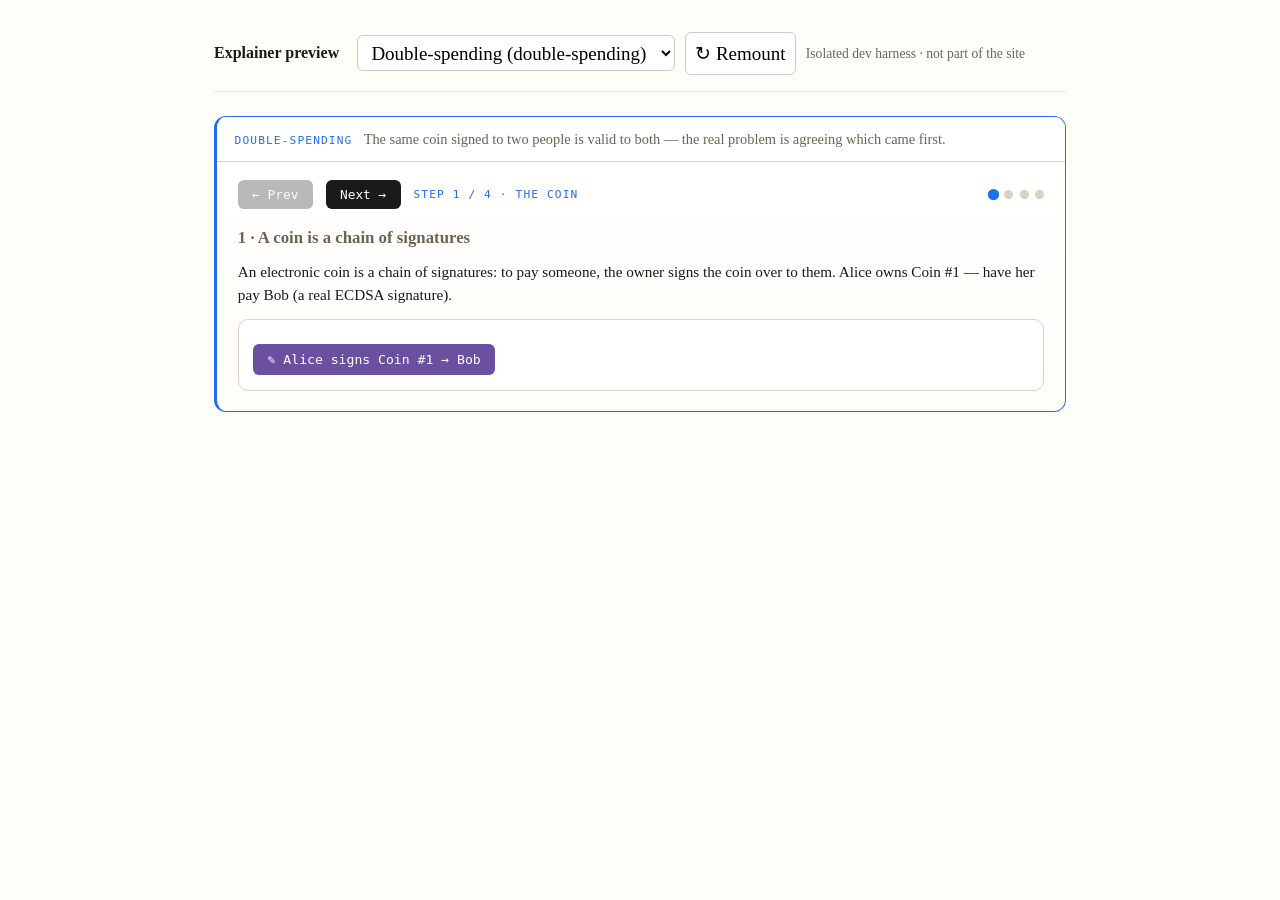
==== dev/explainer-preview.html @ be0c4de5 "Add proof-of-work and chain-of-blocks interactive explainers Two new stepped explainers for the pape" ====
<!DOCTYPE html>
<html lang="en">
<head>
  <meta charset="utf-8">
  <meta name="viewport" content="width=device-width, initial-scale=1">
  <title>Explainer preview · dev harness</title>
  <link rel="stylesheet" href="../assets/style.css">
  <style>
    /* Harness chrome only — the explainer itself uses style.css unchanged. */
    body { max-width: 900px; margin: 0 auto; padding: 2rem 1.5rem 6rem; }
    .ph-bar { display: flex; gap: .6rem; align-items: center; flex-wrap: wrap; margin-bottom: 1.5rem; padding-bottom: 1rem; border-bottom: 1px solid var(--ix-soft, #dce9fb); }
    .ph-bar h1 { font-size: 1rem; margin: 0 .5rem 0 0; font-weight: 600; }
    .ph-bar select, .ph-bar button { font: inherit; padding: .35rem .6rem; border-radius: 6px; border: 1px solid #ccc; background: #fff; cursor: pointer; }
    .ph-note { color: #666; font-size: .85rem; }
    .ph-missing { color: #b00; padding: 1rem; border: 1px solid #f0b0b0; border-radius: 8px; background: #fff5f5; }
    /* Force the panel to render open (no click-to-expand here). */
    .explainer-panel { display: block; }
  </style>
</head>
<body>
  <div class="ph-bar">
    <h1>Explainer preview</h1>
    <select id="ph-pick" aria-label="Choose explainer"></select>
    <button id="ph-remount" title="unmount then mount — exercises the unmount path">↻ Remount</button>
    <span class="ph-note">Isolated dev harness · not part of the site</span>
  </div>
  <div id="ph-mount"></div>

  <!-- Every explainer module, self-registering into window.EXPLAINERS.
       Add a new one here AND in MODULES below — one line each. -->
  <script src="../assets/explainers/_base.js"></script>
  <script src="../assets/explainers/double-spending.js"></script>
  <script src="../assets/explainers/digital-signatures.js"></script>
  <script src="../assets/explainers/merkle-tree.js"></script>
  <script src="../assets/explainers/proof-of-work.js"></script>
  <script src="../assets/explainers/timestamp-server.js"></script>

  <script>
    // Keys that have a preview here. Keep in sync with the <script> tags above.
    var MODULES = ['double-spending', 'digital-signatures', 'merkle-tree', 'proof-of-work', 'timestamp-server'];

    var EX = window.EXPLAINERS || {};
    var pick = document.getElementById('ph-pick');
    var mountEl = document.getElementById('ph-mount');
    var current = null; // { mod, body }

    MODULES.forEach(function (k) {
      var o = document.createElement('option');
      o.value = k;
      o.textContent = (EX[k] && EX[k].title) ? EX[k].title + '  (' + k + ')' : k + '  — NOT REGISTERED';
      pick.appendChild(o);
    });

    function keyFromUrl() {
      var m = location.search.match(/[?&]key=([^&]+)/);
      return m ? decodeURIComponent(m[1]) : MODULES[0];
    }

    function unmountCurrent() {
      if (!current) return;
      try { if (current.mod.unmount) current.mod.unmount(current.body); } catch (e) {}
      current = null;
      mountEl.innerHTML = '';
    }

    function render(key) {
      unmountCurrent();
      var mod = EX[key];
      if (!mod) {
        mountEl.innerHTML = '<div class="ph-missing">No module registered for <b>' + key + '</b>. ' +
          'Check the &lt;script&gt; tag and that the file calls window.EXPLAINERS["' + key + '"] = ...</div>';
        return;
      }
      // Reproduce the exact chrome from assets/explainer-panel.js.
      var panel = document.createElement('div');
      panel.className = 'explainer-panel';
      var head = document.createElement('div');
      head.className = 'ex-head';
      head.innerHTML = '<span class="ex-title">' + (mod.title || key) + '</span>' +
        (mod.blurb ? '<span class="ex-blurb">' + mod.blurb + '</span>' : '');
      var body = document.createElement('div');
      body.className = 'ex-body';
      panel.appendChild(head);
      panel.appendChild(body);
      mountEl.appendChild(panel);

      current = { mod: mod, body: body };
      try { mod.mount(body); }
      catch (e) { body.innerHTML = '<p class="ex-error">mount() threw: ' + (e && e.message) + '</p>'; }
    }

    pick.addEventListener('change', function () {
      var k = pick.value;
      history.replaceState(null, '', '?key=' + encodeURIComponent(k));
      render(k);
    });
    document.getElementById('ph-remount').addEventListener('click', function () { render(pick.value); });

    var start = keyFromUrl();
    if (MODULES.indexOf(start) >= 0) pick.value = start;
    render(pick.value);
  </script>
</body>
</html>
---- assets/style.css ----
/* Shared course stylesheet — Tufte-inspired. Every lesson & reference links this. */

:root {
  --ink: #1a1a1a;
  --paper: #fffdf8;
  --faint: #f3efe4;
  --rule: #d8d2c4;
  --accent: #b5651d;       /* bitcoin-ish burnt orange */
  --accent-soft: #f6e6d4;
  --ix: #1f6feb;           /* interactive blue — explainer affordance + panels */
  --ix-soft: #dce9fb;
  --good: #2e7d4f;
  --bad: #b3261e;
  --muted: #6b6356;
  --mono: "SF Mono", "JetBrains Mono", Menlo, Consolas, monospace;
  --serif: Palatino, "Palatino Linotype", "Book Antiqua", Georgia, serif;
}

* { box-sizing: border-box; }

body {
  background: var(--paper);
  color: var(--ink);
  font-family: var(--serif);
  font-size: 19px;
  line-height: 1.55;
  max-width: 720px;
  margin: 0 auto;
  padding: 4rem 1.5rem 8rem;
}

.kicker {
  font-family: var(--mono);
  font-size: 0.72rem;
  letter-spacing: 0.18em;
  text-transform: uppercase;
  color: var(--accent);
  margin-bottom: 0.4rem;
}

h1 { font-size: 2.1rem; line-height: 1.15; margin: 0 0 0.4rem; font-weight: 600; }
h2 { font-size: 1.35rem; margin: 2.6rem 0 0.6rem; font-weight: 600; }
h3 { font-size: 1.05rem; margin: 1.8rem 0 0.4rem; font-weight: 600; color: var(--muted); }

.subtitle { color: var(--muted); font-style: italic; font-size: 1.1rem; margin-top: 0; }

a { color: var(--accent); text-decoration: none; border-bottom: 1px solid var(--accent-soft); }
a:hover { border-bottom-color: var(--accent); }

hr { border: none; border-top: 1px solid var(--rule); margin: 2.5rem 0; }

code { font-family: var(--mono); font-size: 0.82em; background: var(--faint); padding: 0.1em 0.35em; border-radius: 3px; }
pre { font-family: var(--mono); font-size: 0.8rem; line-height: 1.45; background: #2b2620; color: #f0e9dc; padding: 1rem 1.2rem; border-radius: 6px; overflow-x: auto; }
pre code { background: none; padding: 0; color: inherit; }

blockquote {
  margin: 1.4rem 0; padding: 0.4rem 0 0.4rem 1.2rem;
  border-left: 3px solid var(--accent); color: var(--muted); font-style: italic;
}

.aside {
  background: var(--faint); border: 1px solid var(--rule); border-radius: 8px;
  padding: 1rem 1.3rem; margin: 1.6rem 0; font-size: 0.92rem;
}
.aside .label { font-family: var(--mono); font-size: 0.68rem; letter-spacing: 0.12em; text-transform: uppercase; color: var(--accent); display: block; margin-bottom: 0.3rem; }

.takeaway {
  background: var(--accent-soft); border-radius: 8px; padding: 1.1rem 1.3rem; margin: 1.8rem 0;
}
.takeaway .label { font-family: var(--mono); font-size: 0.68rem; letter-spacing: 0.12em; text-transform: uppercase; color: var(--accent); display: block; margin-bottom: 0.3rem; }

/* Interactive quiz widget */
.quiz { border: 1px solid var(--rule); border-radius: 8px; padding: 1.3rem 1.4rem; margin: 1.8rem 0; background: #fff; }
.quiz .q { font-weight: 600; margin-bottom: 0.9rem; }
.quiz .opt {
  display: block; width: 100%; text-align: left; font-family: var(--serif); font-size: 0.95rem;
  background: var(--paper); border: 1px solid var(--rule); border-radius: 6px;
  padding: 0.6rem 0.9rem; margin: 0.4rem 0; cursor: pointer; transition: all 0.12s;
}
.quiz .opt:hover { border-color: var(--accent); }
.quiz .opt.correct { background: #e3f3e8; border-color: var(--good); color: var(--good); }
.quiz .opt.wrong { background: #f9e3e1; border-color: var(--bad); color: var(--bad); }
.quiz .fb { margin-top: 0.8rem; font-size: 0.9rem; min-height: 1.2em; }
.quiz .fb.show { animation: fade 0.3s; }
@keyframes fade { from { opacity: 0; } to { opacity: 1; } }

.footer-nav { margin-top: 3.5rem; padding-top: 1.5rem; border-top: 1px solid var(--rule); font-size: 0.9rem; color: var(--muted); }
.footer-nav a { font-family: var(--mono); font-size: 0.82rem; }

.ask {
  font-family: var(--mono); font-size: 0.82rem; color: var(--muted);
  background: var(--faint); border-radius: 6px; padding: 0.7rem 1rem; margin-top: 2.5rem;
  border-left: 3px solid var(--accent);
}

.primary-source {
  border: 1px dashed var(--accent); border-radius: 8px; padding: 1rem 1.3rem; margin: 1.8rem 0;
}
.primary-source .label { font-family: var(--mono); font-size: 0.68rem; letter-spacing: 0.12em; text-transform: uppercase; color: var(--accent); display: block; margin-bottom: 0.3rem; }

table { border-collapse: collapse; width: 100%; font-size: 0.9rem; margin: 1.4rem 0; }
th, td { text-align: left; padding: 0.45rem 0.7rem; border-bottom: 1px solid var(--rule); }
th { font-family: var(--mono); font-size: 0.72rem; letter-spacing: 0.08em; text-transform: uppercase; color: var(--muted); }

/* ─── Explorable paper: verbatim text + interactive diagrams ─── */

/* Sticky table-of-contents (single-page paper). Floats left on wide screens. */
.paper-toc {
  position: fixed; top: 2rem; left: max(1rem, calc(50% - 620px));
  width: 190px; font-family: var(--mono); font-size: 0.74rem; line-height: 1.5;
  border-left: 2px solid var(--rule); padding-left: 0.9rem;
}
.paper-toc a { display: block; color: var(--muted); border: none; padding: 0.18rem 0; }
.paper-toc a:hover { color: var(--accent); }
.paper-toc a.active { color: var(--accent); font-weight: 600; }
.paper-toc .toc-head { color: var(--accent); letter-spacing: 0.12em; text-transform: uppercase; font-size: 0.66rem; margin-bottom: 0.4rem; }
@media (max-width: 1180px) { .paper-toc { display: none; } }
.paper-section { scroll-margin-top: 1.5rem; }


.paper-body p { margin: 0 0 1.1rem; }
.paper-body .secnum { font-family: var(--mono); font-size: 0.8rem; color: var(--accent); letter-spacing: 0.05em; }
.paper-abstract { background: var(--faint); border-radius: 8px; padding: 1.2rem 1.4rem; font-size: 0.92rem; margin: 1.5rem 0 2.5rem; }
.paper-abstract .label { font-family: var(--mono); font-size: 0.68rem; letter-spacing: 0.12em; text-transform: uppercase; color: var(--accent); display: block; margin-bottom: 0.4rem; }

/* Glossary hover terms */
.term {
  border-bottom: 1px dotted var(--accent); cursor: help; color: inherit;
}
.term:hover { background: var(--accent-soft); }
#tooltip {
  position: fixed; z-index: 50; max-width: 300px; pointer-events: none;
  background: #2b2620; color: #f4eee2; font-family: var(--serif); font-size: 0.82rem;
  line-height: 1.4; padding: 0.6rem 0.8rem; border-radius: 6px;
  box-shadow: 0 6px 24px rgba(0,0,0,0.25); opacity: 0; transition: opacity 0.12s;
}
#tooltip .t-term { font-family: var(--mono); font-size: 0.66rem; letter-spacing: 0.1em; text-transform: uppercase; color: var(--accent); display: block; margin-bottom: 0.25rem; }
#tooltip.show { opacity: 1; }

/* Keywords that also have a click-to-expand interactive explainer: keep the
 * dotted hover affordance but mark them with an accent underline + small ⊕. */
.term.has-explainer { border-bottom: 1px solid var(--ix); cursor: pointer; }
.term.has-explainer .ex-glyph {
  font-family: var(--mono); font-size: 0.62em; vertical-align: super;
  color: var(--ix); margin-left: 0.12em; opacity: 0.75;
}
.term.has-explainer:hover .ex-glyph,
.term.ex-active .ex-glyph { opacity: 1; }
.term.ex-active { background: var(--ix-soft); }

/* The expandable panel inserted below a paragraph when its keyword is clicked. */
.explainer-panel {
  border: 1px solid var(--ix); border-left-width: 3px; border-radius: 12px;
  margin: 1.4rem 0; background: linear-gradient(180deg, #fff, var(--paper));
  overflow: hidden; animation: ex-in 0.18s ease-out;
}
@keyframes ex-in { from { opacity: 0; transform: translateY(-4px); } to { opacity: 1; transform: none; } }
.explainer-panel .ex-head {
  display: flex; align-items: baseline; gap: 0.7rem; flex-wrap: wrap;
  padding: 0.7rem 1.1rem; border-bottom: 1px solid var(--rule); background: #fff;
}
.explainer-panel .ex-title {
  font-family: var(--mono); font-size: 0.7rem; letter-spacing: 0.1em;
  text-transform: uppercase; color: var(--ix);
}
.explainer-panel .ex-blurb { font-size: 0.9rem; color: var(--muted); }
.explainer-panel .ex-close {
  margin-left: auto; background: none; border: none; cursor: pointer;
  font-size: 1rem; line-height: 1; color: var(--muted); padding: 0.2rem 0.3rem;
}
.explainer-panel .ex-close:hover { color: var(--ink); }
.explainer-panel .ex-body .explorable { border: none; border-radius: 0; margin: 0; background: none; }
.explainer-panel .caption .step-label { color: var(--ix); }
.explainer-panel .dots i.on { background: var(--ix); }
.explainer-panel .ex-error { padding: 1rem 1.1rem; color: var(--bad); }

/* Interactive explainer widgets — HTML-based panels stepped with next/prev.
 * Light theme; reuses the paper's variables. Used by explainers that run real
 * interactivity (inputs, buttons, live computation) instead of animated SVG. */
.exw { padding: 1.1rem 1.3rem 1.3rem; font-size: 0.95rem; }
.exw-nav { display: flex; align-items: center; gap: 0.8rem; margin-bottom: 1rem; }
.exw-nav button {
  font-family: var(--mono); font-size: 0.8rem; cursor: pointer;
  background: var(--ink); color: var(--paper); border: none; border-radius: 6px; padding: 0.45rem 0.9rem;
}
.exw-nav button:disabled { opacity: 0.3; cursor: default; }
.exw-stepname { font-family: var(--mono); font-size: 0.7rem; letter-spacing: 0.1em; text-transform: uppercase; color: var(--ix); }
.exw-dots { display: flex; gap: 0.4rem; margin-left: auto; }
.exw-dots i { width: 9px; height: 9px; border-radius: 50%; background: var(--rule); transition: background 0.15s, transform 0.15s; }
.exw-dots i.on { background: var(--ix); transform: scale(1.25); }
.exw-step { display: none; }
.exw-step.on { display: block; animation: ex-in 0.18s ease-out; }
.exw-step h3 { margin: 0 0 0.6rem; font-size: 1.05rem; }
.exw p { margin: 0 0 0.8rem; line-height: 1.5; }
.exw-grid { display: grid; gap: 0.8rem; margin-bottom: 0.8rem; }
@media (min-width: 540px) { .exw-grid.cols2 { grid-template-columns: 1fr 1fr; } .exw-grid.cols3 { grid-template-columns: 1fr 1fr 1fr; } }
.exw-card { border: 1px solid var(--rule); border-radius: 10px; padding: 0.9rem; background: #fff; }
.exw-label { font-family: var(--mono); font-size: 0.64rem; letter-spacing: 0.08em; text-transform: uppercase; color: var(--muted); display: block; margin-bottom: 0.35rem; }
.exw-input, .exw-textarea {
  width: 100%; font-family: var(--mono); font-size: 0.88rem; padding: 0.5rem 0.6rem;
  border: 1px solid var(--rule); border-radius: 6px; background: var(--paper); color: var(--ink);
}
.exw-input:focus, .exw-textarea:focus { outline: none; border-color: var(--ix); }
.exw-textarea { resize: vertical; }
.exw-btn {
  font-family: var(--mono); font-size: 0.82rem; cursor: pointer; border: none; border-radius: 6px;
  padding: 0.5rem 0.9rem; color: #fff; display: inline-flex; align-items: center; gap: 0.4rem; margin-top: 0.6rem;
}
.exw-btn:disabled { opacity: 0.5; cursor: default; }
.exw-btn.sign { background: #6b4fa0; }
.exw-btn.verify { background: var(--good); }
.exw-btn.danger { background: var(--bad); }
.exw-btn.ghost { background: none; color: var(--muted); border: 1px solid var(--rule); }
.exw-key { border-radius: 8px; padding: 0.7rem 0.8rem; }
.exw-key.priv { background: #ece6f5; border: 1px solid #6b4fa0; }
.exw-key.pub { background: var(--accent-soft); border: 1px solid var(--accent); }
.exw-key h4 { margin: 0 0 0.3rem; font-size: 0.92rem; }
.exw-key p { margin: 0; font-size: 0.8rem; color: var(--muted); }
.exw-hex { font-family: var(--mono); font-size: 0.72rem; word-break: break-all; line-height: 1.55; background: var(--faint); border-radius: 6px; padding: 0.5rem; }
.exw-row { display: flex; align-items: center; justify-content: space-between; gap: 0.6rem; }
.exw-result { display: flex; gap: 0.7rem; border-radius: 8px; padding: 0.8rem; margin-top: 0.8rem; }
.exw-result.ok { background: #e8f0ec; border: 1px solid var(--good); }
.exw-result.bad { background: #f9e3e1; border: 1px solid var(--bad); }
.exw-result b { display: block; margin-bottom: 0.2rem; }
.exw-result.ok b { color: var(--good); } .exw-result.bad b { color: var(--bad); }
.exw-result .small { font-size: 0.82rem; color: var(--muted); }
.exw-tag { font-family: var(--mono); font-size: 0.66rem; color: var(--bad); }
.exw-note { font-size: 0.85rem; color: var(--muted); background: var(--faint); border-radius: 6px; padding: 0.6rem 0.7rem; }
.exw-arrow { color: var(--muted); text-align: center; font-size: 1.1rem; }

/* End-to-end flow diagram — HTML/CSS boxes + arrows, wraps responsively */
.exw-flow .exw-label { display: block; margin: 0.6rem 0 0.4rem; }
.exw-flowrow { display: flex; align-items: center; flex-wrap: wrap; gap: 0.5rem; }
.exw-fcol { display: flex; flex-direction: column; gap: 0.4rem; }
.exw-fbox {
  font-family: var(--mono); font-size: 0.78rem; padding: 0.45rem 0.6rem;
  border: 1px solid var(--rule); border-radius: 8px; background: #fff; white-space: nowrap;
}
.exw-fbox.sign { background: #ece6f5; border-color: #6b4fa0; }
.exw-fbox.verify { background: var(--ix-soft); border-color: var(--ix); }
.exw-fbox.pub { background: #e8f0ec; border-color: var(--good); }
.exw-fbox.ok { background: #e8f0ec; border-color: var(--good); color: var(--good); }
.exw-fbox.bad { background: #f9e3e1; border-color: var(--bad); color: var(--bad); }
.exw-farrow { color: var(--muted); font-family: var(--mono); font-size: 0.72rem; white-space: nowrap; }
.exw-wire { font-family: var(--mono); font-size: 0.72rem; color: var(--muted); border-top: 1px dashed var(--rule); margin: 0.7rem 0; padding-top: 0.5rem; text-align: center; }

/* Merkle tree widget (merkle-tree.js) */
.exw-mtree { display: flex; flex-direction: column; align-items: center; gap: 0.55rem; }
.exw-mrow { display: flex; gap: 0.5rem; justify-content: center; flex-wrap: wrap; }
.exw-mcap { font-family: var(--mono); font-size: 0.64rem; color: var(--muted); }
.exw-mnode {
  font-family: var(--mono); font-size: 0.72rem; text-align: center; min-width: 88px;
  border: 1px solid var(--rule); border-radius: 8px; padding: 0.4rem 0.5rem; background: #fff;
  transition: background 0.15s, border-color 0.15s, color 0.15s;
}
.exw-mnode .lab { display: block; font-size: 0.56rem; letter-spacing: 0.06em; text-transform: uppercase; color: var(--muted); margin-bottom: 0.2rem; }
.exw-mnode.root { border-color: var(--ix); background: var(--ix-soft); }
.exw-mnode.changed { border-color: var(--bad); background: #f9e3e1; color: var(--bad); }
.exw-mnode.changed .lab { color: var(--bad); }
.exw-mnode.branch { border-color: var(--accent); background: var(--accent-soft); }
.exw-mnode.proven { border-color: var(--good); background: #e8f0ec; }

/* Proof-of-work widget (proof-of-work.js) */
.exw-hashbig { font-family: var(--mono); font-size: 0.82rem; word-break: break-all; line-height: 1.55; background: var(--faint); border-radius: 6px; padding: 0.55rem 0.6rem; }
.exw-hashbig .z { color: var(--good); font-weight: 700; }
.exw-hashbig .zno { color: var(--accent); font-weight: 700; }
.exw-hashbig .rest { color: var(--ink); }
.exw-counter { font-family: var(--mono); font-size: 1.5rem; font-weight: 700; color: var(--ix); font-variant-numeric: tabular-nums; }

/* Chain-of-blocks widget (timestamp-server.js) */
.exw-chain { display: flex; flex-direction: column-reverse; gap: 0; }
.exw-block { border: 1px solid var(--rule); border-radius: 10px; padding: 0.55rem 0.7rem; background: #fff; transition: background 0.15s, border-color 0.15s; }
.exw-block.genesis { border-style: dashed; }
.exw-block.changed { border-color: var(--bad); background: #f9e3e1; }
.exw-block .bk-head { font-family: var(--mono); font-size: 0.58rem; letter-spacing: 0.08em; text-transform: uppercase; color: var(--muted); margin-bottom: 0.35rem; }
.exw-block.changed .bk-head { color: var(--bad); }
.exw-block .bk-field { display: flex; align-items: center; gap: 0.5rem; margin-top: 0.25rem; }
.exw-block .bk-lab { font-family: var(--mono); font-size: 0.58rem; letter-spacing: 0.06em; text-transform: uppercase; color: var(--muted); width: 2.6rem; flex: none; }
.exw-block .bk-prev, .exw-block .bk-hash { font-family: var(--mono); font-size: 0.72rem; word-break: break-all; }
.exw-block .bk-prev { color: var(--muted); }
.exw-block .bk-hash { color: var(--ix); }
.exw-block.changed .bk-hash { color: var(--bad); }
.exw-block .bk-data { font-size: 0.85rem; }
.exw-block .bk-field .exw-input { margin: 0; }
.exw-blink { font-family: var(--mono); font-size: 0.62rem; color: var(--muted); text-align: center; padding: 0.2rem 0; }
.exw-blink.broken { color: var(--bad); }

/* Explorable diagram frame + stepper */
.explorable {
  border: 1px solid var(--rule); border-radius: 12px; margin: 2rem 0;
  background: linear-gradient(180deg, #fff, var(--paper)); overflow: hidden;
}
.explorable .stage { padding: 0.5rem 0.5rem 0; }
.explorable svg { width: 100%; height: auto; display: block; }
.explorable .caption {
  min-height: 3.2em; padding: 0.9rem 1.4rem; font-size: 0.98rem;
  border-top: 1px solid var(--rule); background: #fff;
}
.explorable .caption .step-label { font-family: var(--mono); font-size: 0.68rem; color: var(--accent); letter-spacing: 0.1em; display: block; margin-bottom: 0.2rem; }
.explorable .controls {
  display: flex; align-items: center; gap: 0.8rem; padding: 0.7rem 1.4rem 1rem; background: #fff;
}
.explorable .controls button {
  font-family: var(--mono); font-size: 0.8rem; cursor: pointer;
  background: var(--ink); color: var(--paper); border: none; border-radius: 6px; padding: 0.45rem 0.9rem;
  transition: opacity 0.12s;
}
.explorable .controls button:hover { opacity: 0.85; }
.explorable .controls button:disabled { opacity: 0.3; cursor: default; }
.explorable .controls .replay { background: none; color: var(--muted); border: 1px solid var(--rule); }
.explorable .dots { display: flex; gap: 0.4rem; margin-left: auto; }
.explorable .dots i {
  width: 9px; height: 9px; border-radius: 50%; background: var(--rule); cursor: pointer; transition: background 0.15s, transform 0.15s;
}
.explorable .dots i.on { background: var(--accent); transform: scale(1.25); }

/* SVG diagram element styling (Bitcoin Figure 1 reimagined) */
.dg-card { fill: #fff; stroke: var(--rule); stroke-width: 1.5; }
.dg-card-head { fill: var(--faint); }
.dg-label { font-family: var(--mono); font-size: 12px; fill: var(--ink); }
.dg-sub { font-family: var(--mono); font-size: 10px; fill: var(--muted); }
.dg-title { font-family: var(--serif); font-weight: 600; font-size: 13px; fill: var(--ink); }
.dg-key { fill: var(--accent-soft); stroke: var(--accent); stroke-width: 1.2; }
.dg-priv { fill: #ece6f5; stroke: #6b4fa0; stroke-width: 1.2; }
.dg-hash { fill: #e8f0ec; stroke: var(--good); stroke-width: 1.2; }
.dg-sig { fill: #fbeede; stroke: var(--accent); stroke-width: 1.2; }
.dg-arrow { fill: none; stroke: var(--muted); stroke-width: 2; }
.dg-arrow-verify { stroke: var(--good); stroke-dasharray: 5 4; }
.dg-arrow-sign { stroke: #6b4fa0; }
.dg-arrow-label { font-family: var(--mono); font-size: 10px; }
.dg-ghost { fill: #f9e3e1; stroke: var(--bad); stroke-width: 1.5; }
.dg-bad { fill: var(--bad); font-family: var(--mono); font-size: 12px; }

@media print {
  body { font-size: 11pt; max-width: none; padding: 0; }
  .quiz, .ask, .footer-nav, .explorable .controls, .explorable .dots { display: none; }
  .explorable svg * { opacity: 1 !important; }
  a { color: var(--ink); border: none; }
}
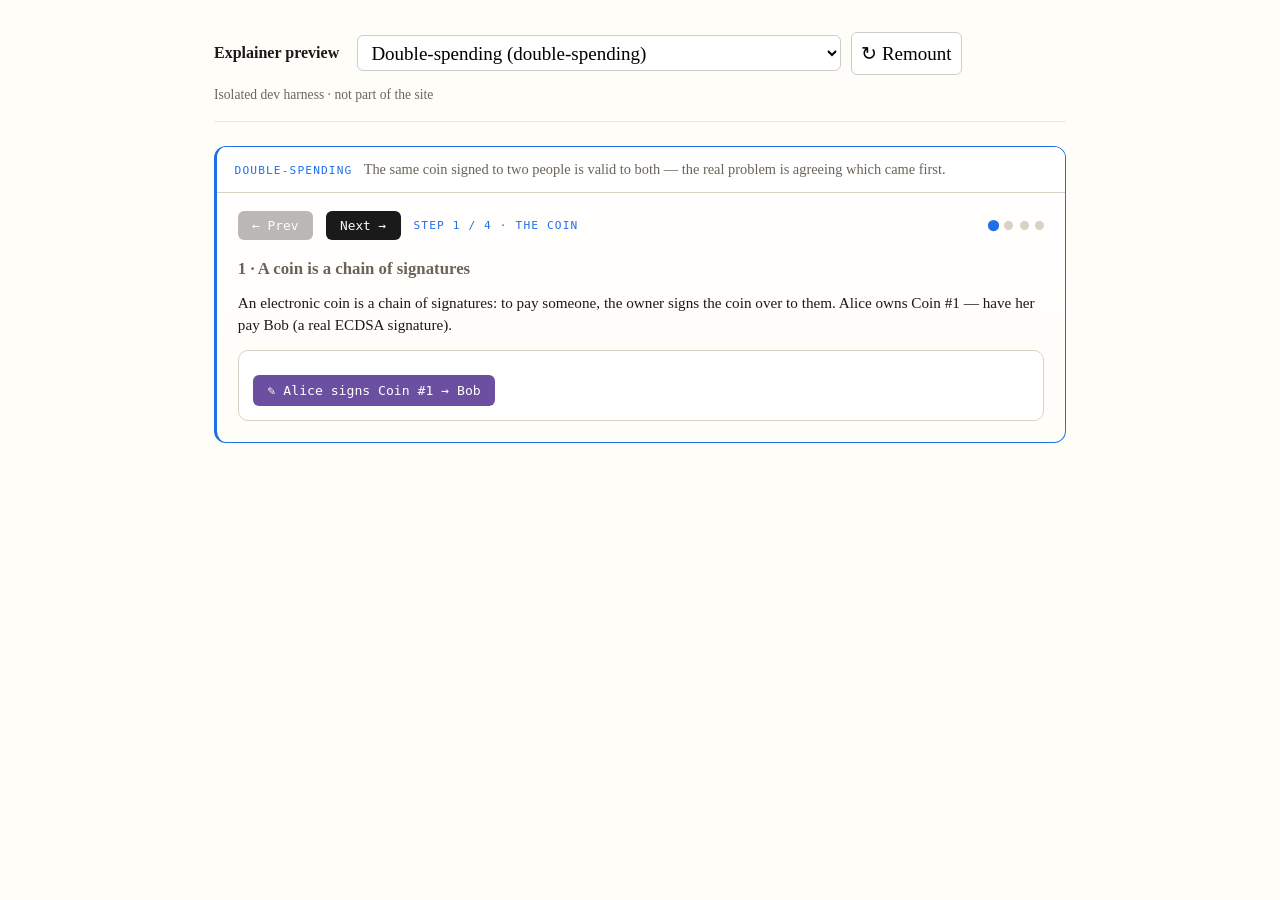
==== commit b58e8462: "Add electronic-coin and gambler's-ruin interactive explainers electronic-coin: builds the coin as a " ====
--- a/dev/explainer-preview.html
+++ b/dev/explainer-preview.html
@@ -34,10 +34,12 @@
   <script src="../assets/explainers/merkle-tree.js"></script>
   <script src="../assets/explainers/proof-of-work.js"></script>
   <script src="../assets/explainers/timestamp-server.js"></script>
+  <script src="../assets/explainers/electronic-coin.js"></script>
+  <script src="../assets/explainers/gamblers-ruin.js"></script>
 
   <script>
     // Keys that have a preview here. Keep in sync with the <script> tags above.
-    var MODULES = ['double-spending', 'digital-signatures', 'merkle-tree', 'proof-of-work', 'timestamp-server'];
+    var MODULES = ['double-spending', 'digital-signatures', 'merkle-tree', 'proof-of-work', 'timestamp-server', 'electronic-coin', 'gamblers-ruin'];
 
     var EX = window.EXPLAINERS || {};
     var pick = document.getElementById('ph-pick');
--- a/assets/style.css
+++ b/assets/style.css
@@ -285,6 +285,52 @@
 .exw-blink { font-family: var(--mono); font-size: 0.62rem; color: var(--muted); text-align: center; padding: 0.2rem 0; }
 .exw-blink.broken { color: var(--bad); }
 
+/* Shared small helpers used across explainers */
+.exw .small { font-size: 0.82rem; color: var(--muted); }
+.exw .ok { color: var(--good); font-weight: 600; }
+.exw .bad { color: var(--bad); font-weight: 600; }
+.exw-mono { font-family: var(--mono); }
+
+/* Electronic-coin widget (electronic-coin.js) */
+.exw-person { display: inline-flex; flex-direction: column; gap: 0.1rem; border: 1px solid var(--rule); border-radius: 8px; padding: 0.35rem 0.6rem; margin: 0 0.4rem 0.4rem 0; background: #fff; }
+.exw-person .pn { font-weight: 600; font-size: 0.85rem; }
+.exw-person .pk { font-family: var(--mono); font-size: 0.62rem; color: var(--muted); }
+.exw-person.mint { border-color: var(--ix); }
+.exw-person.mallory { border-color: var(--bad); background: #f9e3e1; }
+.exw-coin { overflow-x: auto; }
+.exw-coinrow { display: flex; align-items: stretch; gap: 0; min-width: min-content; }
+.exw-tx { border: 1px solid var(--rule); border-radius: 10px; padding: 0.5rem 0.65rem; background: #fff; min-width: 9.5rem; flex: none; transition: background 0.15s, border-color 0.15s; }
+.exw-tx.ok { border-color: var(--good); background: #e8f0ec; }
+.exw-tx.bad { border-color: var(--bad); background: #f9e3e1; }
+.exw-tx .tx-head { font-family: var(--mono); font-size: 0.58rem; letter-spacing: 0.06em; text-transform: uppercase; color: var(--muted); margin-bottom: 0.35rem; }
+.exw-tx .tx-line { display: flex; align-items: center; gap: 0.4rem; margin-top: 0.2rem; font-size: 0.78rem; }
+.exw-tx .tx-lab { font-family: var(--mono); font-size: 0.56rem; letter-spacing: 0.05em; text-transform: uppercase; color: var(--muted); width: 4.2rem; flex: none; }
+.exw-tx .tx-hash { font-family: var(--mono); font-size: 0.66rem; color: var(--muted); word-break: break-all; }
+.exw-tx .tx-by { color: #6b4fa0; font-weight: 600; }
+.exw-tx .exw-redir { font-size: 0.72rem; padding: 0.1rem 0.25rem; height: auto; }
+.exw-clink { display: flex; align-items: center; font-family: var(--mono); font-size: 0.6rem; color: var(--muted); padding: 0 0.35rem; }
+.exw-clink.broken { color: var(--bad); }
+
+/* Gambler's-ruin random-walk widget (gamblers-ruin.js) */
+.exw-walk { border: 1px solid var(--rule); border-radius: 10px; padding: 0.7rem 0.8rem; background: var(--faint); }
+.exw-leadbox { font-family: var(--mono); font-size: 0.7rem; letter-spacing: 0.06em; text-transform: uppercase; color: var(--muted); display: flex; align-items: baseline; gap: 0.6rem; }
+.exw-lead { font-size: 1.9rem; font-weight: 700; color: var(--good); font-variant-numeric: tabular-nums; }
+.exw-lead.caught { color: var(--bad); }
+.exw-track { display: flex; flex-wrap: wrap; gap: 0.2rem; margin: 0.5rem 0; min-height: 1.4rem; }
+.exw-chip { font-family: var(--mono); font-size: 0.64rem; font-weight: 700; border-radius: 4px; padding: 0.05rem 0.3rem; color: #fff; }
+.exw-chip.up { background: var(--good); }
+.exw-chip.down { background: var(--bad); }
+.exw-chip.more { background: none; color: var(--muted); font-weight: 400; }
+.exw-walkmsg { font-size: 0.85rem; color: var(--ink); margin-top: 0.3rem; }
+.exw-controls2 { display: flex; flex-wrap: wrap; gap: 1.4rem; font-family: var(--mono); font-size: 0.82rem; margin-top: 0.4rem; }
+.exw-controls2 label { display: flex; flex-direction: column; gap: 0.2rem; }
+.exw-controls2 input[type=range] { width: 190px; }
+.exw-barrow { display: flex; align-items: center; gap: 0.6rem; margin: 0.35rem 0; }
+.exw-barlab { font-family: var(--mono); font-size: 0.72rem; width: 11rem; flex: none; color: var(--muted); }
+.exw-bartrack { flex: 1; height: 0.85rem; background: #fff; border: 1px solid var(--rule); border-radius: 4px; overflow: hidden; }
+.exw-bar { display: block; height: 100%; }
+.exw-barval { font-family: var(--mono); font-size: 0.75rem; width: 6rem; flex: none; text-align: right; }
+
 /* Explorable diagram frame + stepper */
 .explorable {
   border: 1px solid var(--rule); border-radius: 12px; margin: 2rem 0;
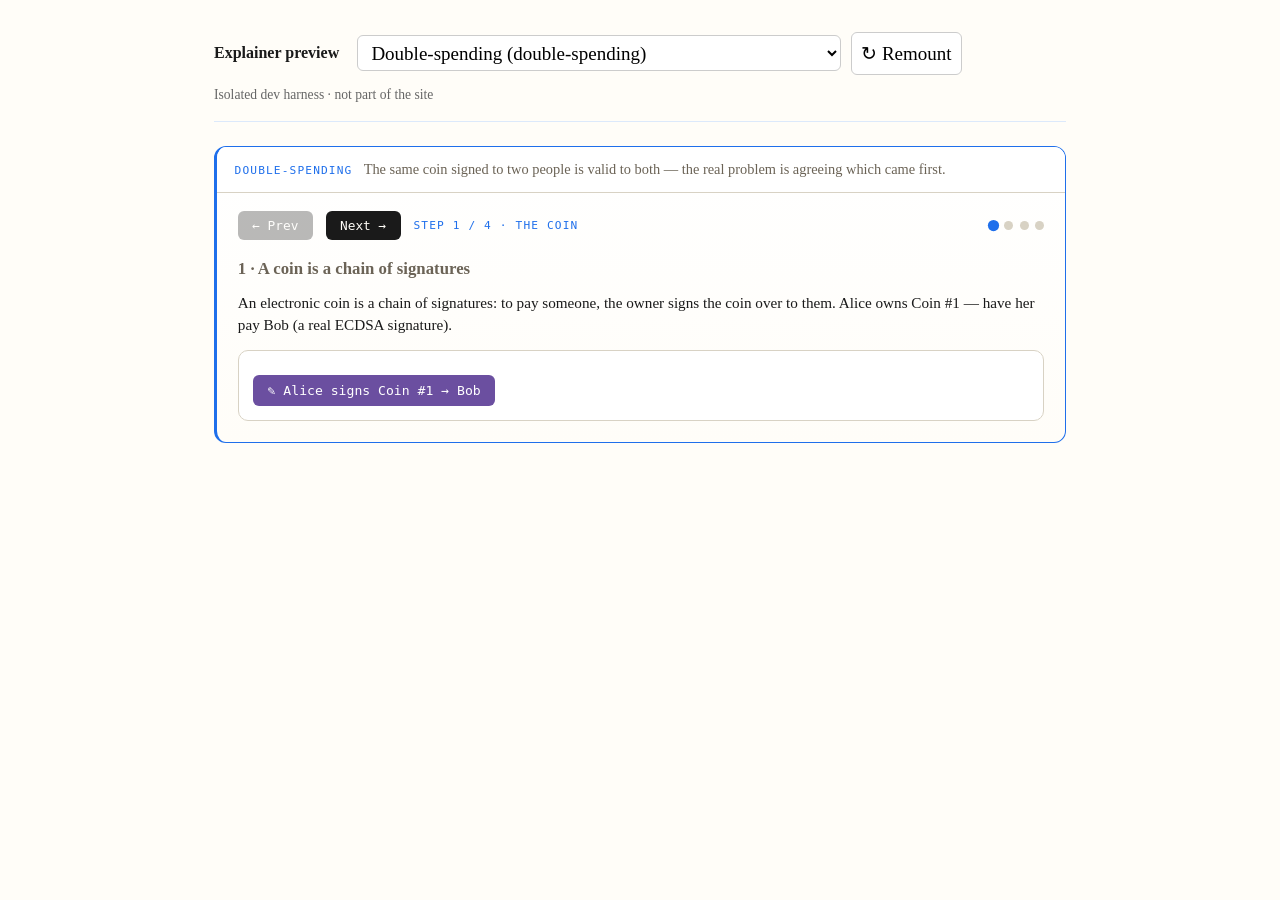
==== commit 7c0f15f5: "Add longest-chain interactive explainer Shows the fork-resolution case the inline §5 animation skips" ====
--- a/dev/explainer-preview.html
+++ b/dev/explainer-preview.html
@@ -36,10 +36,11 @@
   <script src="../assets/explainers/timestamp-server.js"></script>
   <script src="../assets/explainers/electronic-coin.js"></script>
   <script src="../assets/explainers/gamblers-ruin.js"></script>
+  <script src="../assets/explainers/longest-chain.js"></script>
 
   <script>
     // Keys that have a preview here. Keep in sync with the <script> tags above.
-    var MODULES = ['double-spending', 'digital-signatures', 'merkle-tree', 'proof-of-work', 'timestamp-server', 'electronic-coin', 'gamblers-ruin'];
+    var MODULES = ['double-spending', 'digital-signatures', 'merkle-tree', 'proof-of-work', 'timestamp-server', 'electronic-coin', 'gamblers-ruin', 'longest-chain'];
 
     var EX = window.EXPLAINERS || {};
     var pick = document.getElementById('ph-pick');
--- a/assets/style.css
+++ b/assets/style.css
@@ -204,7 +204,7 @@
 .exw-textarea { resize: vertical; }
 .exw-btn {
   font-family: var(--mono); font-size: 0.82rem; cursor: pointer; border: none; border-radius: 6px;
-  padding: 0.5rem 0.9rem; color: #fff; display: inline-flex; align-items: center; gap: 0.4rem; margin-top: 0.6rem;
+  padding: 0.5rem 0.9rem; color: #fff; background: var(--ix); display: inline-flex; align-items: center; gap: 0.4rem; margin-top: 0.6rem;
 }
 .exw-btn:disabled { opacity: 0.5; cursor: default; }
 .exw-btn.sign { background: #6b4fa0; }
@@ -331,6 +331,21 @@
 .exw-bar { display: block; height: 100%; }
 .exw-barval { font-family: var(--mono); font-size: 0.75rem; width: 6rem; flex: none; text-align: right; }
 
+/* Longest-chain widget (longest-chain.js) */
+.exw-lc { display: flex; flex-direction: column; gap: 0.4rem; }
+.exw-lcshared, .exw-lcrow { display: flex; align-items: center; flex-wrap: wrap; gap: 0.15rem; }
+.exw-lcfork { display: flex; flex-direction: column; gap: 0.5rem; border-left: 2px dashed var(--rule); padding-left: 0.7rem; margin-left: 0.3rem; }
+.exw-lcblk { font-family: var(--mono); font-size: 0.72rem; font-weight: 700; border: 1px solid var(--rule); border-radius: 6px; padding: 0.3rem 0.5rem; background: #fff; color: var(--ink); }
+.exw-lcblk.shared { border-color: var(--muted); }
+.exw-lcblk.active { border-color: var(--good); background: #e8f0ec; color: var(--good); }
+.exw-lcblk.stale { border-color: var(--rule); background: var(--faint); color: var(--muted); text-decoration: line-through; }
+.exw-lcblk.tie { border-color: var(--ix); background: var(--ix-soft); color: var(--ix); }
+.exw-lcarrow { font-family: var(--mono); color: var(--muted); font-size: 0.7rem; }
+.exw-lcbl { font-family: var(--mono); font-size: 0.6rem; letter-spacing: 0.05em; text-transform: uppercase; color: var(--muted); margin-right: 0.3rem; }
+.exw-lctag { font-family: var(--mono); font-size: 0.62rem; color: var(--muted); margin-left: 0.5rem; }
+.exw-lctag.active { color: var(--good); }
+.exw-lctag.stale { color: var(--muted); }
+
 /* Explorable diagram frame + stepper */
 .explorable {
   border: 1px solid var(--rule); border-radius: 12px; margin: 2rem 0;
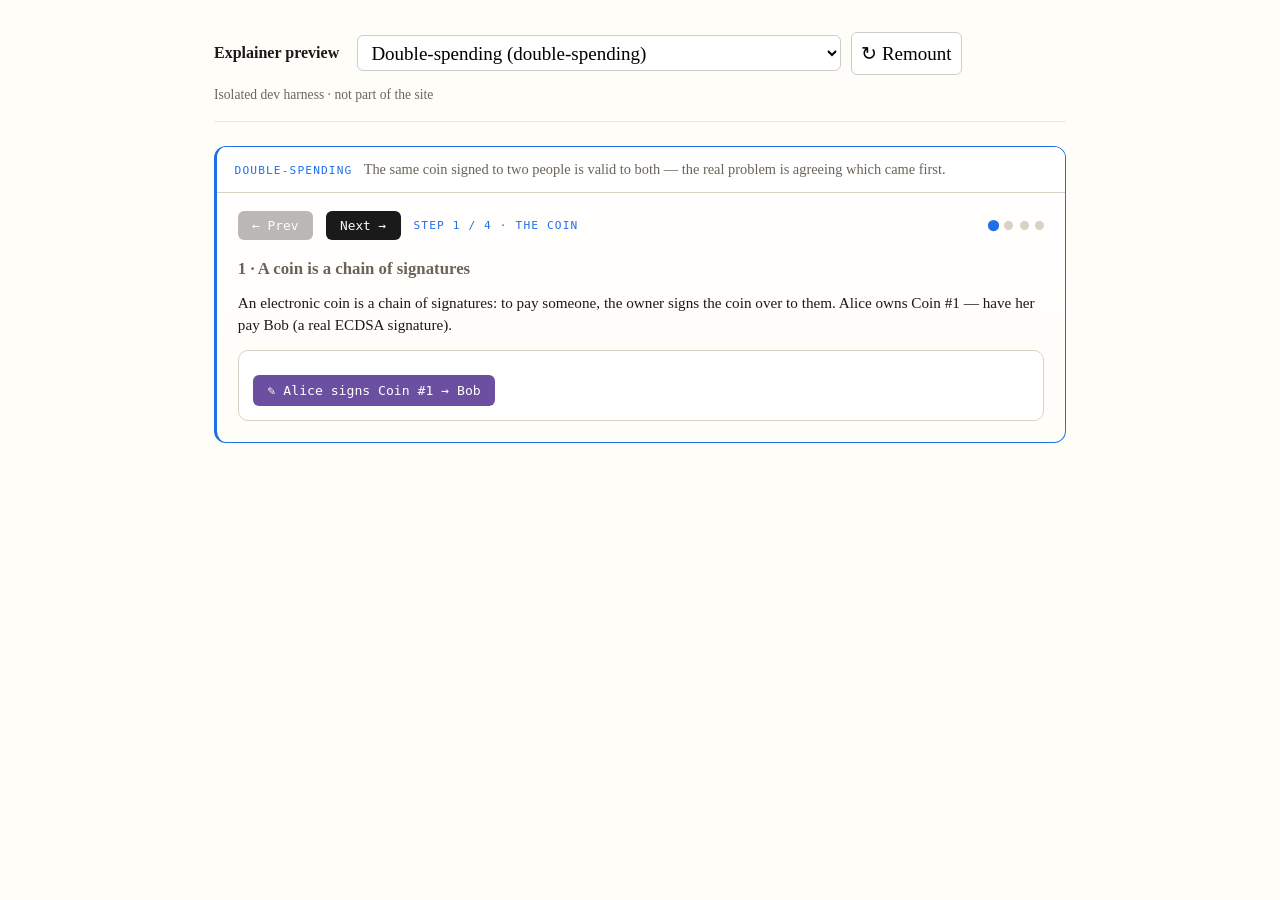
==== commit 764b2d21: "Add inputs-outputs interactive explainer Complements the static §9 figure: the reader builds a trans" ====
--- a/dev/explainer-preview.html
+++ b/dev/explainer-preview.html
@@ -37,10 +37,12 @@
   <script src="../assets/explainers/electronic-coin.js"></script>
   <script src="../assets/explainers/gamblers-ruin.js"></script>
   <script src="../assets/explainers/longest-chain.js"></script>
+  <script src="../assets/explainers/incentive.js"></script>
+  <script src="../assets/explainers/inputs-outputs.js"></script>
 
   <script>
     // Keys that have a preview here. Keep in sync with the <script> tags above.
-    var MODULES = ['double-spending', 'digital-signatures', 'merkle-tree', 'proof-of-work', 'timestamp-server', 'electronic-coin', 'gamblers-ruin', 'longest-chain'];
+    var MODULES = ['double-spending', 'digital-signatures', 'merkle-tree', 'proof-of-work', 'timestamp-server', 'electronic-coin', 'gamblers-ruin', 'longest-chain', 'incentive', 'inputs-outputs'];
 
     var EX = window.EXPLAINERS || {};
     var pick = document.getElementById('ph-pick');
--- a/assets/style.css
+++ b/assets/style.css
@@ -346,6 +346,30 @@
 .exw-lctag.active { color: var(--good); }
 .exw-lctag.stale { color: var(--muted); }
 
+/* Incentive widget (incentive.js) */
+.exw-cb { display: flex; align-items: center; gap: 0.6rem; flex-wrap: wrap; font-family: var(--mono); font-size: 0.82rem; margin-top: 0.3rem; }
+.exw-cb-from { color: var(--muted); }
+.exw-cb-to { color: var(--good); font-weight: 700; border: 1px solid var(--good); background: #e8f0ec; border-radius: 6px; padding: 0.2rem 0.5rem; }
+.exw-statgrid { display: flex; flex-wrap: wrap; gap: 1.4rem; }
+.exw-statgrid > div { display: flex; flex-direction: column; gap: 0.1rem; }
+.exw-big { font-family: var(--mono); font-size: 1.4rem; font-weight: 700; color: var(--ink); font-variant-numeric: tabular-nums; line-height: 1.1; }
+
+/* Inputs-outputs widget (inputs-outputs.js) */
+.exw-chunks { display: flex; align-items: center; flex-wrap: wrap; gap: 0.4rem; }
+.exw-chunk { font-family: var(--mono); font-size: 0.82rem; border: 1px solid var(--rule); border-radius: 8px; padding: 0.35rem 0.6rem; background: #fff; }
+.exw-chunk.pick { cursor: pointer; color: var(--ink); }
+.exw-chunk.pick.sel { border-color: var(--ix); background: var(--ix-soft); color: var(--ix); font-weight: 700; }
+.exw-txio { display: flex; align-items: stretch; gap: 0.8rem; flex-wrap: wrap; }
+.exw-txio .io-side { flex: 1; min-width: 11rem; border: 1px solid var(--rule); border-radius: 10px; padding: 0.5rem 0.65rem; background: #fff; }
+.exw-txio .io-cap { font-family: var(--mono); font-size: 0.58rem; letter-spacing: 0.06em; color: var(--muted); margin-bottom: 0.4rem; }
+.exw-txio .io-item { font-family: var(--mono); font-size: 0.8rem; border-radius: 6px; padding: 0.25rem 0.45rem; margin-top: 0.25rem; background: var(--faint); }
+.exw-txio .io-item.in { border-left: 3px solid var(--muted); }
+.exw-txio .io-item.pay { border-left: 3px solid var(--ix); }
+.exw-txio .io-item.change { border-left: 3px solid var(--good); }
+.exw-txio .io-item.empty { color: var(--muted); background: none; }
+.exw-txio .io-fee { font-family: var(--mono); font-size: 0.74rem; color: var(--accent); margin-top: 0.4rem; }
+.exw-txio .io-eq { display: flex; align-items: center; font-family: var(--mono); color: var(--muted); }
+
 /* Explorable diagram frame + stepper */
 .explorable {
   border: 1px solid var(--rule); border-radius: 12px; margin: 2rem 0;
